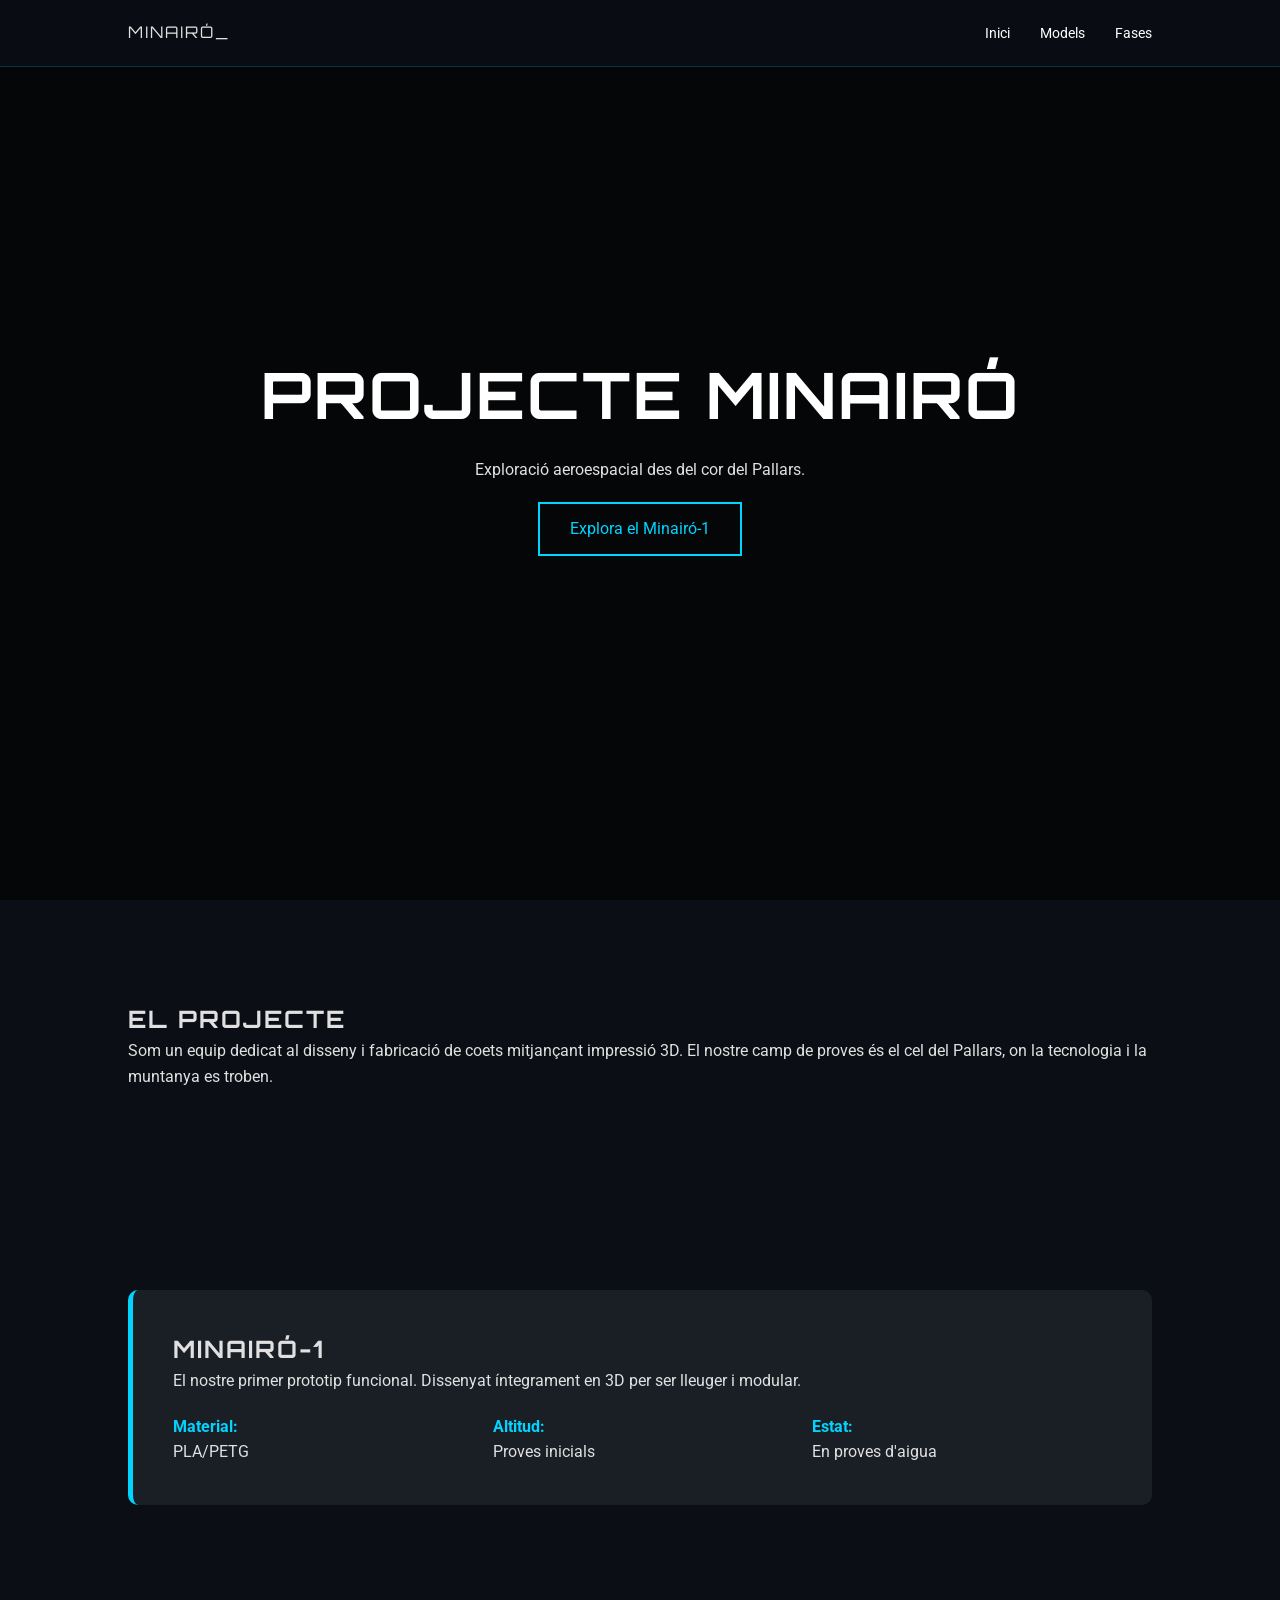
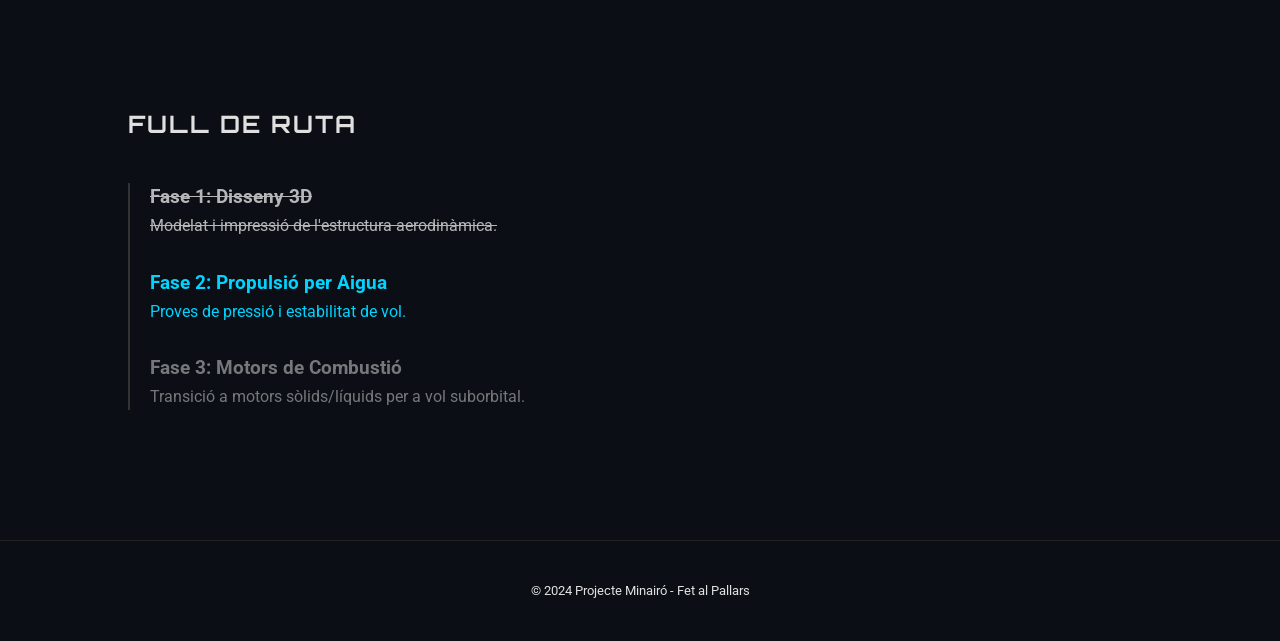
==== index.html @ f0b75818 "Update index.html" ====
<!DOCTYPE html>
<html lang="ca">
<head>
    <meta charset="UTF-8">
    <meta name="viewport" content="width=device-width, initial-scale=1.0">
    <title>Projecte Minairó | Coet 3D Pallars</title>
    <link rel="stylesheet" href="style.css">
    <link rel="preconnect" href="https://fonts.googleapis.com">
    <link href="https://fonts.googleapis.com/css2?family=Orbitron:wght@400;700&family=Roboto:wght@300;400&display=swap" rel="stylesheet">
</head>
<body>

    <header>
        <nav>
            <div class="logo">MINAIRÓ<span>_</span></div>
            <ul>
                <li><a href="index.html">Inici</a></li>
                <li><a href="models.html">Models</a></li>
                <li><a href="index.html#fases">Fases</a></li>
            </ul>
        </nav>
    </header>

    <section id="hero">
        <div class="hero-content">
            <h1>PROJECTE MINAIRÓ</h1>
            <p>Exploració aeroespacial des del cor del Pallars.</p>
            <a href="#minairo1" class="btn">Explora el Minairó-1</a>
        </div>
    </section>

    <section id="projecte">
        <h2>El Projecte</h2>
        <p>Som un equip dedicat al disseny i fabricació de coets mitjançant impressió 3D. El nostre camp de proves és el cel del Pallars, on la tecnologia i la muntanya es troben.</p>
    </section>

    <section id="minairo1">
        <div class="card">
            <h2>Minairó-1</h2>
            <p>El nostre primer prototip funcional. Dissenyat íntegrament en 3D per ser lleuger i modular.</p>
            <div class="stats">
                <div class="stat-item"><span>Material:</span> PLA/PETG</div>
                <div class="stat-item"><span>Altitud:</span> Proves inicials</div>
                <div class="stat-item"><span>Estat:</span> En proves d'aigua</div>
            </div>
        </div>
    </section>

    <section id="fases">
        <h2>Full de Ruta</h2>
        <div class="timeline">
            <div class="event done">
                <h3>Fase 1: Disseny 3D</h3>
                <p>Modelat i impressió de l'estructura aerodinàmica.</p>
            </div>
            <div class="event active">
                <h3>Fase 2: Propulsió per Aigua</h3>
                <p>Proves de pressió i estabilitat de vol.</p>
            </div>
            <div class="event">
                <h3>Fase 3: Motors de Combustió</h3>
                <p>Transició a motors sòlids/líquids per a vol suborbital.</p>
            </div>
        </div>
    </section>

    <footer>
        <p>&copy; 2024 Projecte Minairó - Fet al Pallars</p>
    </footer>

    <script src="script.js"></script>
</body>
</html>
---- style.css ----
:root {
    --primary: #00d4ff;
    --bg: #0b0e14;
    --card-bg: #1a1f26;
    --text: #e0e0e0;
}

* {
    margin: 0;
    padding: 0;
    box-sizing: border-box;
}

body {
    font-family: 'Roboto', sans-serif;
    background-color: var(--bg);
    color: var(--text);
    line-height: 1.6;
    overflow-x: hidden;
}

h1, h2, .logo {
    font-family: 'Orbitron', sans-serif;
    text-transform: uppercase;
    letter-spacing: 2px;
}

header {
    padding: 20px 10%;
    position: fixed;
    width: 100%;
    background: rgba(11, 14, 20, 0.9);
    z-index: 1000;
    border-bottom: 1px solid rgba(0, 212, 255, 0.2);
}

nav {
    display: flex;
    justify-content: space-between;
    align-items: center;
}

nav ul {
    display: flex;
    list-style: none;
}

nav ul li a {
    color: white;
    text-decoration: none;
    margin-left: 30px;
    font-size: 0.9rem;
    transition: 0.3s;
}

nav ul li a:hover {
    color: var(--primary);
}

#hero {
    height: 100vh;
    background: linear-gradient(rgba(0,0,0,0.6), rgba(0,0,0,0.6)), 
                url('https://images.unsplash.com/photo-1517976487492-5750f3195933?auto=format&fit=crop&q=80') center/cover;
    display: flex;
    align-items: center;
    justify-content: center;
    text-align: center;
}

.hero-content h1 {
    font-size: 4rem;
    margin-bottom: 10px;
    color: white;
}

.btn {
    display: inline-block;
    margin-top: 20px;
    padding: 12px 30px;
    border: 2px solid var(--primary);
    color: var(--primary);
    text-decoration: none;
    transition: 0.3s;
}

.btn:hover {
    background: var(--primary);
    color: black;
}

section {
    padding: 100px 10%;
}

.card {
    background: var(--card-bg);
    padding: 40px;
    border-radius: 10px;
    border-left: 5px solid var(--primary);
}

.stats {
    display: grid;
    grid-template-columns: repeat(auto-fit, minmax(150px, 1fr));
    margin-top: 20px;
    gap: 20px;
}

.stat-item span {
    display: block;
    color: var(--primary);
    font-weight: bold;
}

.timeline {
    margin-top: 40px;
    border-left: 2px solid #333;
    padding-left: 20px;
}

.event {
    margin-bottom: 30px;
    position: relative;
    opacity: 0.5;
}

.event.active {
    opacity: 1;
    color: var(--primary);
}

.event.done {
    opacity: 0.8;
    text-decoration: line-through;
}

footer {
    text-align: center;
    padding: 40px;
    font-size: 0.8rem;
    border-top: 1px solid #222;
}
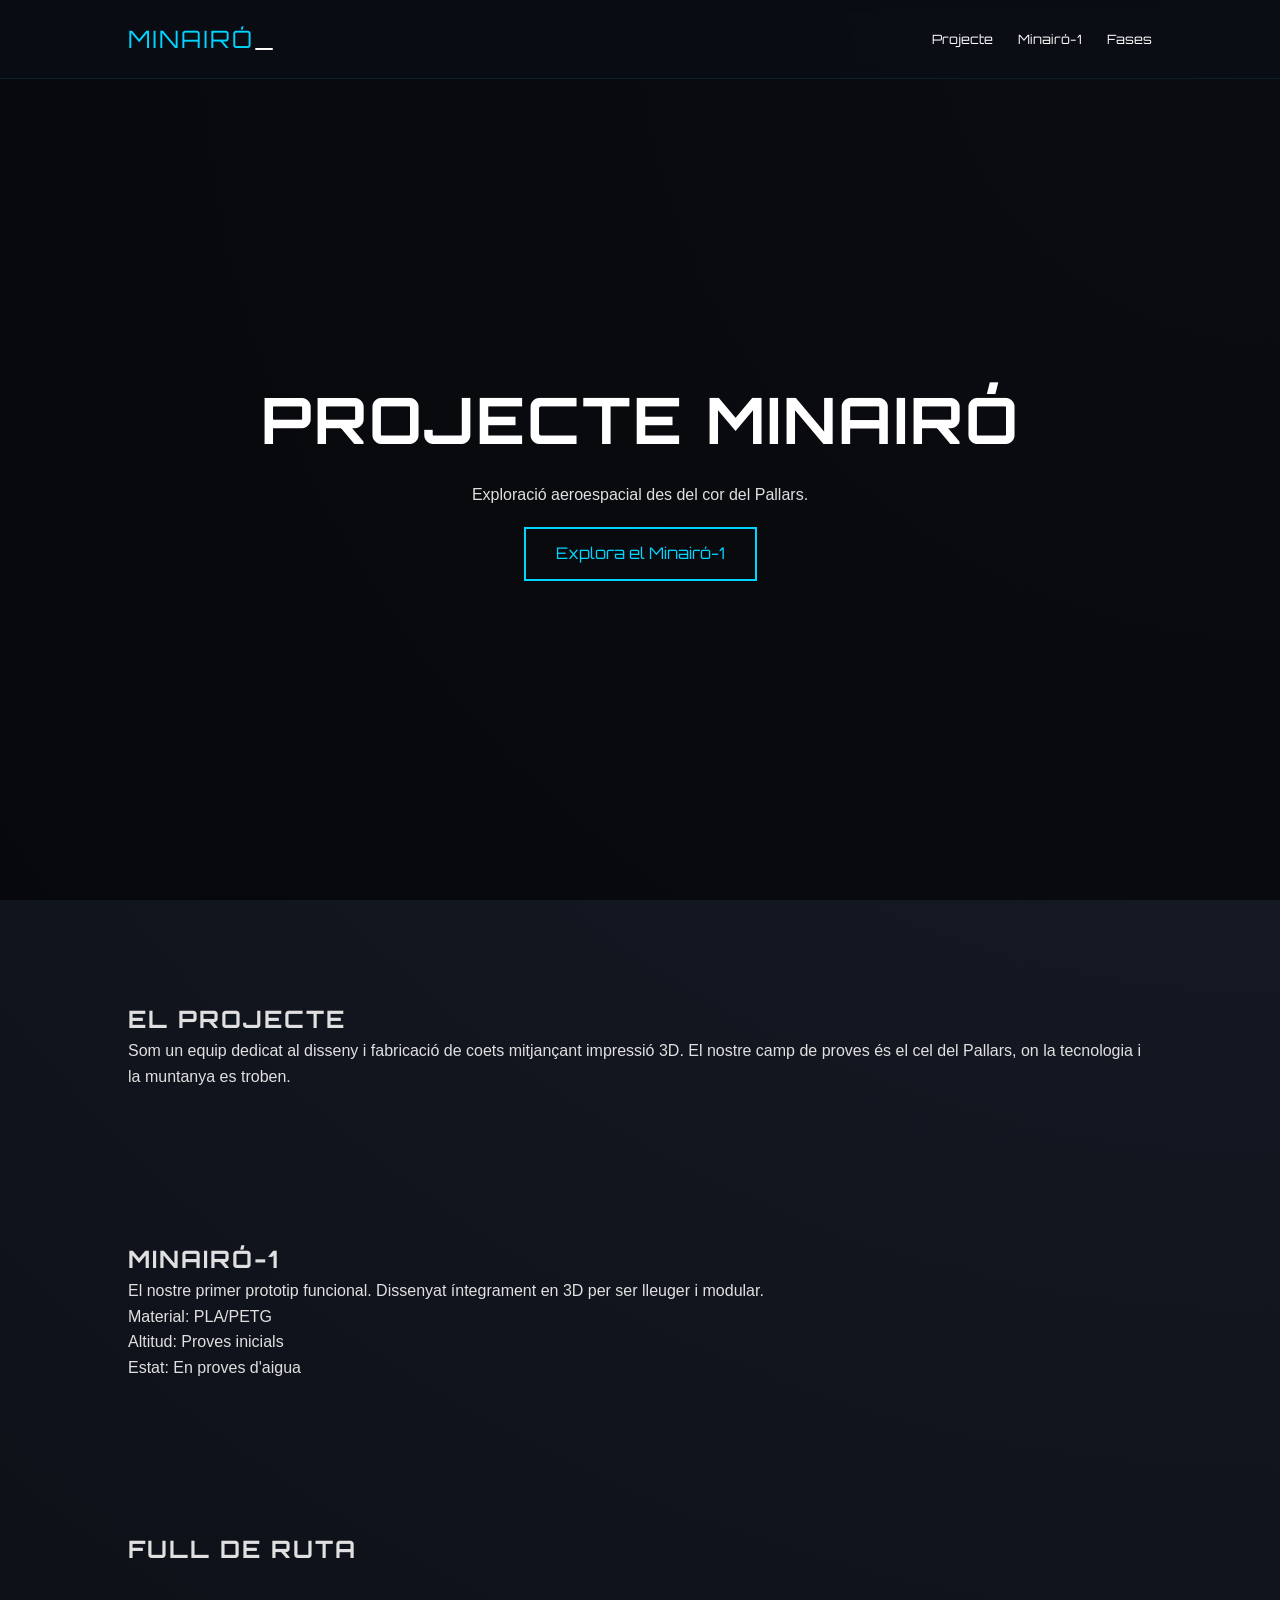
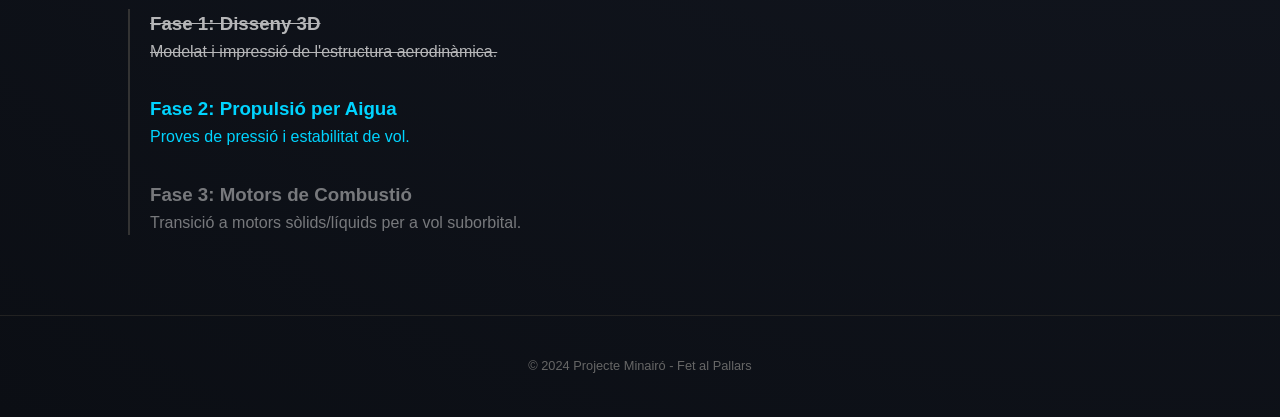
==== commit 78367666: "Update index.html" ====
--- a/index.html
+++ b/index.html
@@ -14,9 +14,9 @@
         <nav>
             <div class="logo">MINAIRÓ<span>_</span></div>
             <ul>
-                <li><a href="index.html">Inici</a></li>
-                <li><a href="models.html">Models</a></li>
-                <li><a href="index.html#fases">Fases</a></li>
+                <li><a href="#projecte">Projecte</a></li>
+                <li><a href="#minairo1">Minairó-1</a></li>
+                <li><a href="#fases">Fases</a></li>
             </ul>
         </nav>
     </header>
--- a/style.css
+++ b/style.css
@@ -1,7 +1,10 @@
+/* =========================================
+   CONFIGURACIÓ I VARIABLES (ROOT)
+   ========================================= */
 :root {
     --primary: #00d4ff;
     --bg: #0b0e14;
-    --card-bg: #1a1f26;
+    --card-bg: rgba(255, 255, 255, 0.03);
     --text: #e0e0e0;
 }
 
@@ -12,8 +15,8 @@
 }
 
 body {
-    font-family: 'Roboto', sans-serif;
-    background-color: var(--bg);
+    font-family: 'Rajdhani', sans-serif;
+    background: radial-gradient(circle at top right, #1a1f2c, #0b0e14);
     color: var(--text);
     line-height: 1.6;
     overflow-x: hidden;
@@ -25,13 +28,17 @@
     letter-spacing: 2px;
 }
 
+/* =========================================
+   NAVEGACIÓ (COMPARTIDA)
+   ========================================= */
 header {
     padding: 20px 10%;
     position: fixed;
     width: 100%;
     background: rgba(11, 14, 20, 0.9);
     z-index: 1000;
-    border-bottom: 1px solid rgba(0, 212, 255, 0.2);
+    border-bottom: 1px solid rgba(0, 212, 255, 0.1);
+    backdrop-filter: blur(5px);
 }
 
 nav {
@@ -48,8 +55,9 @@
 nav ul li a {
     color: white;
     text-decoration: none;
-    margin-left: 30px;
-    font-size: 0.9rem;
+    margin-left: 25px;
+    font-family: 'Orbitron';
+    font-size: 0.8rem;
     transition: 0.3s;
 }
 
@@ -57,6 +65,21 @@
     color: var(--primary);
 }
 
+.logo { 
+    font-size: 1.5rem; 
+    color: var(--primary); 
+}
+
+.logo span { 
+    color: white; 
+    animation: blink 1s infinite; 
+}
+
+@keyframes blink { 50% { opacity: 0; } }
+
+/* =========================================
+   PÀGINA D'INICI (HERO & SECCIONS)
+   ========================================= */
 #hero {
     height: 100vh;
     background: linear-gradient(rgba(0,0,0,0.6), rgba(0,0,0,0.6)), 
@@ -81,6 +104,7 @@
     color: var(--primary);
     text-decoration: none;
     transition: 0.3s;
+    font-family: 'Orbitron';
 }
 
 .btn:hover {
@@ -88,30 +112,128 @@
     color: black;
 }
 
-section {
-    padding: 100px 10%;
-}
-
-.card {
+section, .container {
+    padding: 100px 10% 50px;
+}
+
+/* =========================================
+   PÀGINA DE MODELS (GRAELLA I CARDS)
+   ========================================= */
+.main-title { 
+    text-align: center; 
+    font-family: 'Orbitron'; 
+    color: var(--primary); 
+    margin-bottom: 50px; 
+}
+
+.models-grid {
+    display: grid;
+    grid-template-columns: 1fr 1fr; /* 2 Columnes reals */
+    gap: 30px;
+}
+
+.model-card {
     background: var(--card-bg);
-    padding: 40px;
-    border-radius: 10px;
-    border-left: 5px solid var(--primary);
-}
-
-.stats {
-    display: grid;
-    grid-template-columns: repeat(auto-fit, minmax(150px, 1fr));
-    margin-top: 20px;
-    gap: 20px;
-}
-
-.stat-item span {
-    display: block;
-    color: var(--primary);
-    font-weight: bold;
-}
-
+    border: 1px solid rgba(255, 255, 255, 0.1);
+    border-radius: 15px;
+    overflow: hidden;
+    backdrop-filter: blur(10px);
+    transition: 0.3s;
+}
+
+.model-card:hover .model-render {
+    transform: scale(1.1);
+}
+
+.model-visual-empty {
+    height: 200px;
+    background: #000;
+    position: relative;
+    display: flex;
+    align-items: center;
+    justify-content: center;
+    border-bottom: 1px solid rgba(255, 255, 255, 0.05);
+}
+
+.model-visual-empty.design { 
+    background: linear-gradient(45deg, #000, #111); 
+}
+
+/* Control de les imatges als models */
+.model-image-container {
+    width: 100%;
+    height: 180px; /* Reducimos la altura del contenedor */
+    display: flex;
+    justify-content: center;
+    align-items: center;
+    background: rgba(0, 0, 0, 0.3); /* Un fondo oscuro suave */
+    border-radius: 8px;
+    margin-bottom: 20px;
+    overflow: hidden;
+}
+
+.model-render {
+    max-width: 50%; /* Esto hace que la imagen ocupe la mitad del ancho */
+    height: auto;
+    object-fit: contain;
+    filter: drop-shadow(0 0 15px rgba(0, 212, 255, 0.4));
+    transition: transform 0.3s ease;
+}
+
+.id-tag { 
+    font-family: 'Orbitron'; 
+    font-size: 3rem; 
+    color: rgba(255,255,255,0.03); 
+}
+
+.model-info { 
+    padding: 30px; 
+}
+
+.model-info h2 { 
+    font-size: 1.5rem;
+    margin: 10px 0; 
+    color: white; 
+}
+
+.tag { 
+    font-size: 0.7rem; 
+    padding: 4px 12px; 
+    background: #333; /* Color per defecte (En disseny) */
+    color: white;
+    border-radius: 4px; 
+    font-weight: bold; 
+    font-family: 'Orbitron', sans-serif;
+    display: inline-block;
+    text-transform: uppercase;
+}
+
+/* AIXÒ ÉS EL QUE VOLIES: El recuadre blau quan està operatiu */
+.tag.tag-active { 
+    background-color: var(--primary); /* El teu blau #00d4ff */
+    color: #000; /* Text negre perquè es llegeixi bé sobre el blau */
+    box-shadow: 0 0 10px rgba(0, 212, 255, 0.5); /* Efecte de lluentor */
+}
+
+.specs { 
+    list-style: none; 
+    margin-top: 15px; 
+    border-top: 1px solid #333; 
+    padding-top: 15px; 
+}
+
+.specs li { 
+    font-size: 0.9rem; 
+    margin-bottom: 5px; 
+}
+
+.specs strong { 
+    color: var(--primary); 
+}
+
+/* =========================================
+   ELEMENTS DE TIMELINE / ALTRES
+   ========================================= */
 .timeline {
     margin-top: 40px;
     border-left: 2px solid #333;
@@ -134,9 +256,26 @@
     text-decoration: line-through;
 }
 
+/* =========================================
+   FOOTER
+   ========================================= */
 footer {
     text-align: center;
     padding: 40px;
     font-size: 0.8rem;
     border-top: 1px solid #222;
-}
+    color: #666;
+}
+
+/* =========================================
+   RESPONSIVE
+   ========================================= */
+@media (max-width: 800px) {
+    .models-grid { 
+        grid-template-columns: 1fr; /* Una columna en mòbils */
+    }
+    
+    .hero-content h1 {
+        font-size: 2.5rem;
+    }
+}
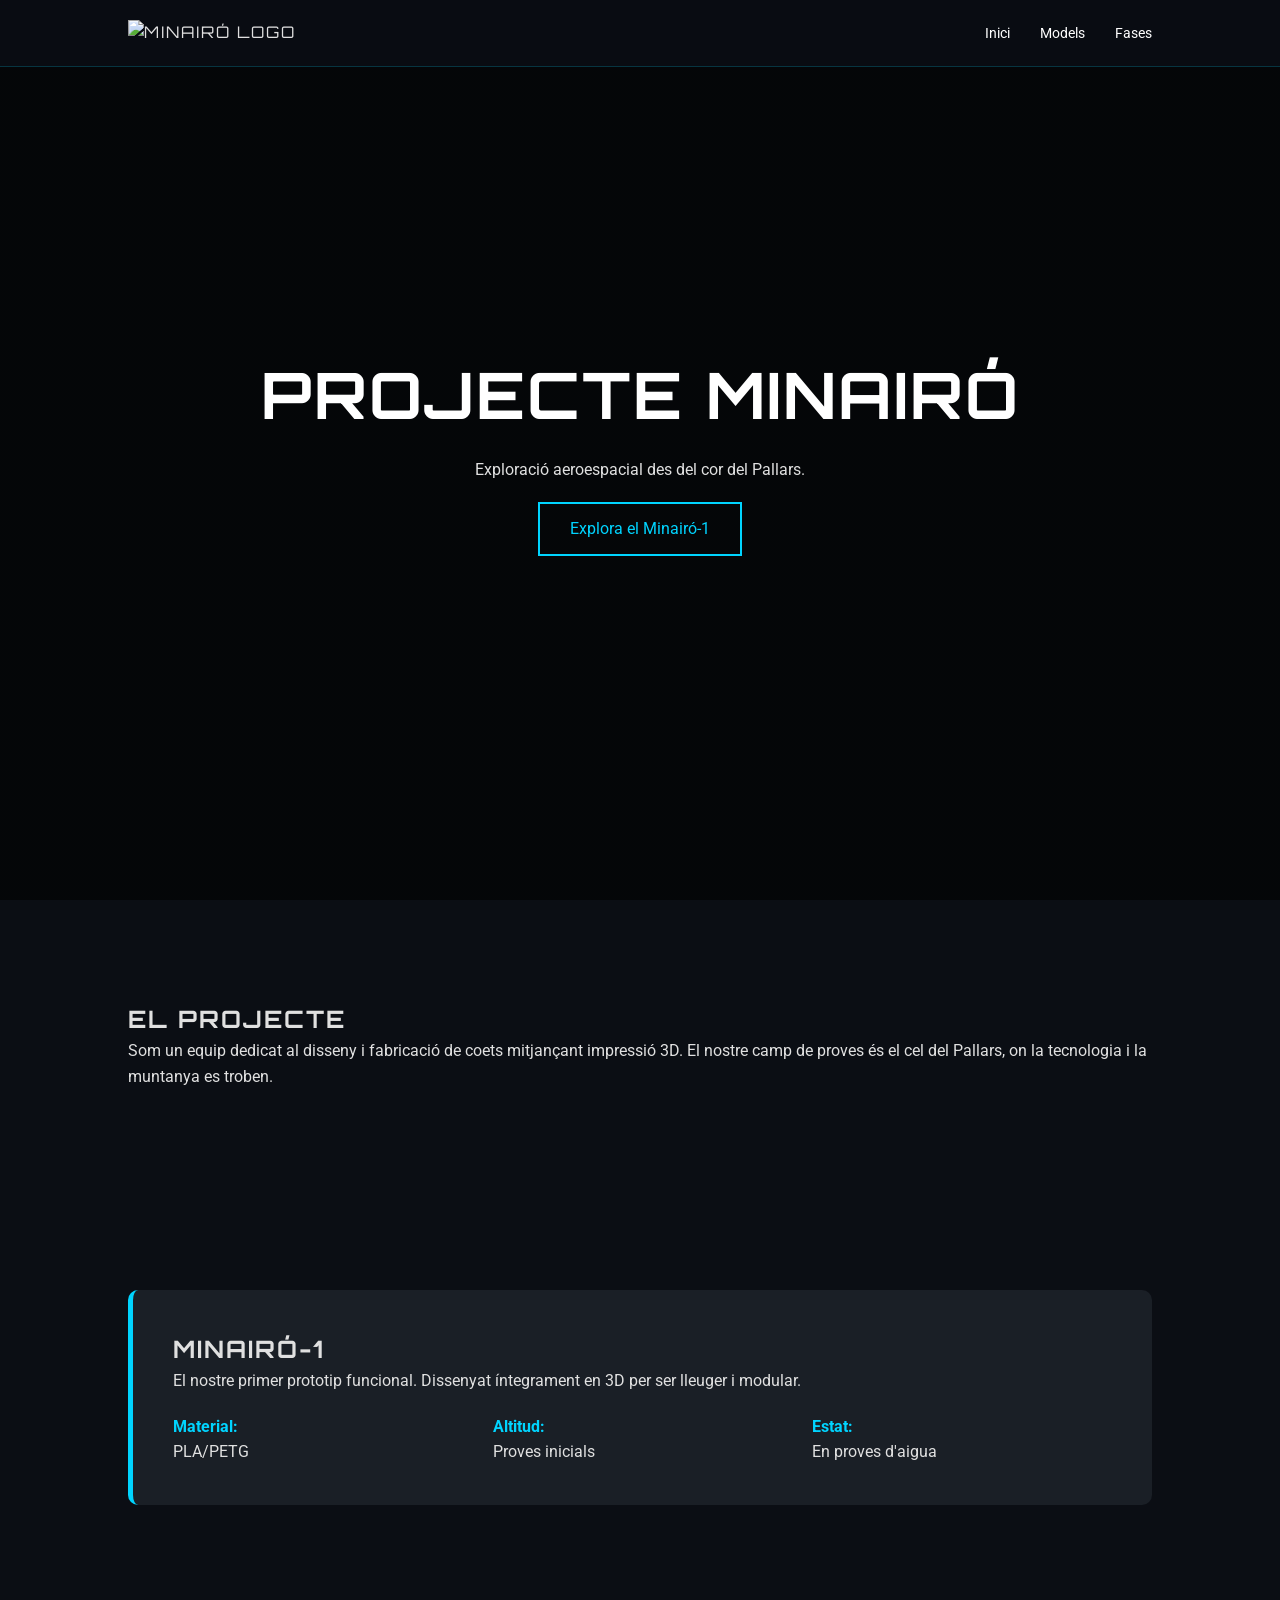
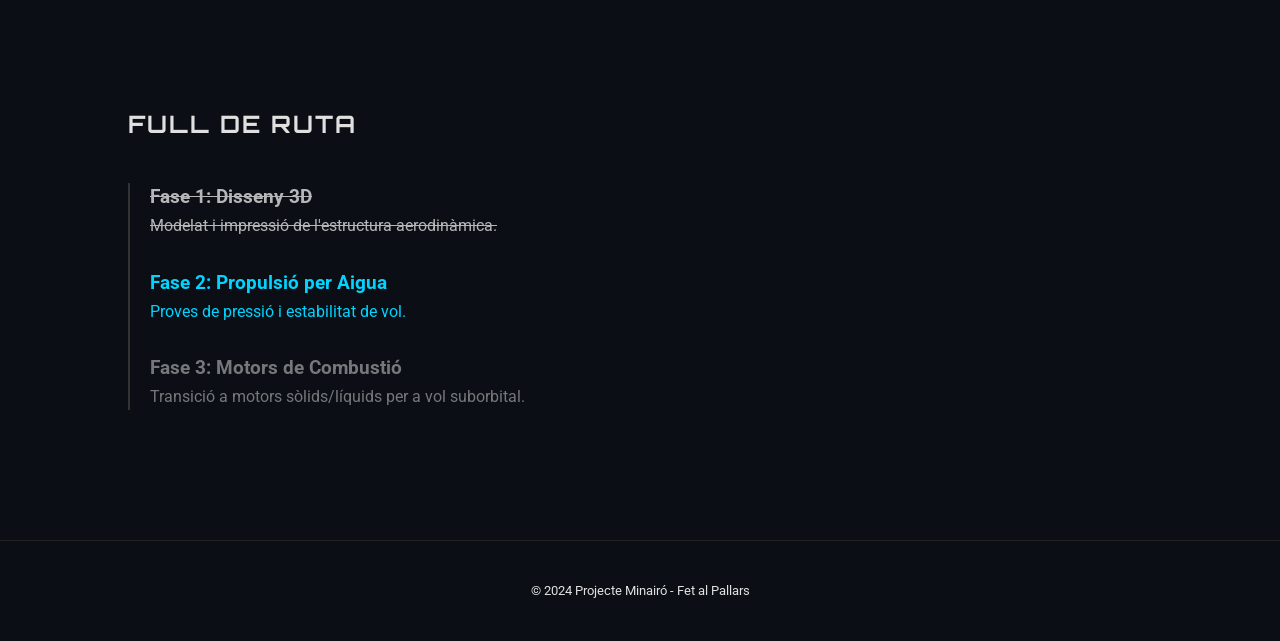
==== commit b2f3456a: "Update index.html" ====
--- a/index.html
+++ b/index.html
@@ -12,11 +12,13 @@
 
     <header>
         <nav>
-            <div class="logo">MINAIRÓ<span>_</span></div>
+            <div class="logo">
+                <img src="logo.png" alt="Minairó Logo" class="logo-img">
+            </div>
             <ul>
-                <li><a href="#projecte">Projecte</a></li>
-                <li><a href="#minairo1">Minairó-1</a></li>
-                <li><a href="#fases">Fases</a></li>
+                <li><a href="index.html">Inici</a></li>
+                <li><a href="models.html">Models</a></li>
+                <li><a href="index.html#fases">Fases</a></li>
             </ul>
         </nav>
     </header>
--- a/style.css
+++ b/style.css
@@ -1,10 +1,7 @@
-/* =========================================
-   CONFIGURACIÓ I VARIABLES (ROOT)
-   ========================================= */
 :root {
     --primary: #00d4ff;
     --bg: #0b0e14;
-    --card-bg: rgba(255, 255, 255, 0.03);
+    --card-bg: #1a1f26;
     --text: #e0e0e0;
 }
 
@@ -15,8 +12,8 @@
 }
 
 body {
-    font-family: 'Rajdhani', sans-serif;
-    background: radial-gradient(circle at top right, #1a1f2c, #0b0e14);
+    font-family: 'Roboto', sans-serif;
+    background-color: var(--bg);
     color: var(--text);
     line-height: 1.6;
     overflow-x: hidden;
@@ -28,17 +25,13 @@
     letter-spacing: 2px;
 }
 
-/* =========================================
-   NAVEGACIÓ (COMPARTIDA)
-   ========================================= */
 header {
     padding: 20px 10%;
     position: fixed;
     width: 100%;
     background: rgba(11, 14, 20, 0.9);
     z-index: 1000;
-    border-bottom: 1px solid rgba(0, 212, 255, 0.1);
-    backdrop-filter: blur(5px);
+    border-bottom: 1px solid rgba(0, 212, 255, 0.2);
 }
 
 nav {
@@ -55,9 +48,8 @@
 nav ul li a {
     color: white;
     text-decoration: none;
-    margin-left: 25px;
-    font-family: 'Orbitron';
-    font-size: 0.8rem;
+    margin-left: 30px;
+    font-size: 0.9rem;
     transition: 0.3s;
 }
 
@@ -65,21 +57,6 @@
     color: var(--primary);
 }
 
-.logo { 
-    font-size: 1.5rem; 
-    color: var(--primary); 
-}
-
-.logo span { 
-    color: white; 
-    animation: blink 1s infinite; 
-}
-
-@keyframes blink { 50% { opacity: 0; } }
-
-/* =========================================
-   PÀGINA D'INICI (HERO & SECCIONS)
-   ========================================= */
 #hero {
     height: 100vh;
     background: linear-gradient(rgba(0,0,0,0.6), rgba(0,0,0,0.6)), 
@@ -104,7 +81,6 @@
     color: var(--primary);
     text-decoration: none;
     transition: 0.3s;
-    font-family: 'Orbitron';
 }
 
 .btn:hover {
@@ -112,128 +88,30 @@
     color: black;
 }
 
-section, .container {
-    padding: 100px 10% 50px;
-}
-
-/* =========================================
-   PÀGINA DE MODELS (GRAELLA I CARDS)
-   ========================================= */
-.main-title { 
-    text-align: center; 
-    font-family: 'Orbitron'; 
-    color: var(--primary); 
-    margin-bottom: 50px; 
-}
-
-.models-grid {
+section {
+    padding: 100px 10%;
+}
+
+.card {
+    background: var(--card-bg);
+    padding: 40px;
+    border-radius: 10px;
+    border-left: 5px solid var(--primary);
+}
+
+.stats {
     display: grid;
-    grid-template-columns: 1fr 1fr; /* 2 Columnes reals */
-    gap: 30px;
-}
-
-.model-card {
-    background: var(--card-bg);
-    border: 1px solid rgba(255, 255, 255, 0.1);
-    border-radius: 15px;
-    overflow: hidden;
-    backdrop-filter: blur(10px);
-    transition: 0.3s;
-}
-
-.model-card:hover .model-render {
-    transform: scale(1.1);
-}
-
-.model-visual-empty {
-    height: 200px;
-    background: #000;
-    position: relative;
-    display: flex;
-    align-items: center;
-    justify-content: center;
-    border-bottom: 1px solid rgba(255, 255, 255, 0.05);
-}
-
-.model-visual-empty.design { 
-    background: linear-gradient(45deg, #000, #111); 
-}
-
-/* Control de les imatges als models */
-.model-image-container {
-    width: 100%;
-    height: 180px; /* Reducimos la altura del contenedor */
-    display: flex;
-    justify-content: center;
-    align-items: center;
-    background: rgba(0, 0, 0, 0.3); /* Un fondo oscuro suave */
-    border-radius: 8px;
-    margin-bottom: 20px;
-    overflow: hidden;
-}
-
-.model-render {
-    max-width: 50%; /* Esto hace que la imagen ocupe la mitad del ancho */
-    height: auto;
-    object-fit: contain;
-    filter: drop-shadow(0 0 15px rgba(0, 212, 255, 0.4));
-    transition: transform 0.3s ease;
-}
-
-.id-tag { 
-    font-family: 'Orbitron'; 
-    font-size: 3rem; 
-    color: rgba(255,255,255,0.03); 
-}
-
-.model-info { 
-    padding: 30px; 
-}
-
-.model-info h2 { 
-    font-size: 1.5rem;
-    margin: 10px 0; 
-    color: white; 
-}
-
-.tag { 
-    font-size: 0.7rem; 
-    padding: 4px 12px; 
-    background: #333; /* Color per defecte (En disseny) */
-    color: white;
-    border-radius: 4px; 
-    font-weight: bold; 
-    font-family: 'Orbitron', sans-serif;
-    display: inline-block;
-    text-transform: uppercase;
-}
-
-/* AIXÒ ÉS EL QUE VOLIES: El recuadre blau quan està operatiu */
-.tag.tag-active { 
-    background-color: var(--primary); /* El teu blau #00d4ff */
-    color: #000; /* Text negre perquè es llegeixi bé sobre el blau */
-    box-shadow: 0 0 10px rgba(0, 212, 255, 0.5); /* Efecte de lluentor */
-}
-
-.specs { 
-    list-style: none; 
-    margin-top: 15px; 
-    border-top: 1px solid #333; 
-    padding-top: 15px; 
-}
-
-.specs li { 
-    font-size: 0.9rem; 
-    margin-bottom: 5px; 
-}
-
-.specs strong { 
-    color: var(--primary); 
-}
-
-/* =========================================
-   ELEMENTS DE TIMELINE / ALTRES
-   ========================================= */
+    grid-template-columns: repeat(auto-fit, minmax(150px, 1fr));
+    margin-top: 20px;
+    gap: 20px;
+}
+
+.stat-item span {
+    display: block;
+    color: var(--primary);
+    font-weight: bold;
+}
+
 .timeline {
     margin-top: 40px;
     border-left: 2px solid #333;
@@ -256,26 +134,99 @@
     text-decoration: line-through;
 }
 
-/* =========================================
-   FOOTER
-   ========================================= */
 footer {
     text-align: center;
     padding: 40px;
     font-size: 0.8rem;
     border-top: 1px solid #222;
-    color: #666;
-}
-
-/* =========================================
-   RESPONSIVE
-   ========================================= */
-@media (max-width: 800px) {
-    .models-grid { 
-        grid-template-columns: 1fr; /* Una columna en mòbils */
-    }
-    
-    .hero-content h1 {
-        font-size: 2.5rem;
-    }
-}
+}
+
+/* Estils per a la pàgina de Models */
+.container {
+    padding: 120px 10% 50px;
+}
+
+.models-header {
+    text-align: center;
+    margin-bottom: 50px;
+}
+
+.models-grid {
+    display: grid;
+    grid-template-columns: repeat(auto-fit, minmax(300px, 1fr));
+    gap: 30px;
+}
+
+.model-card {
+    background: var(--card-bg);
+    border-radius: 15px;
+    overflow: hidden;
+    transition: 0.4s;
+    border: 1px solid #333;
+}
+
+.model-card:hover {
+    transform: translateY(-10px);
+    border-color: var(--primary);
+}
+
+.placeholder-img {
+    height: 250px;
+    background: #2a2a2a;
+    display: flex;
+    align-items: center;
+    justify-content: center;
+    font-family: 'Orbitron';
+    font-size: 1.5rem;
+    color: #444;
+}
+
+.model-info {
+    padding: 25px;
+}
+
+.model-info h2 {
+    margin: 10px 0;
+    color: white;
+}
+
+.model-info ul {
+    list-style: none;
+    margin-top: 15px;
+    font-size: 0.9rem;
+}
+
+.model-info li {
+    margin-bottom: 5px;
+}
+
+.tag {
+    display: inline-block;
+    padding: 4px 12px;
+    border-radius: 20px;
+    background: #444;
+    font-size: 0.7rem;
+    font-weight: bold;
+    text-transform: uppercase;
+}
+
+.tag-active {
+    background: var(--primary);
+    color: black;
+}
+
+/* Estil per a models futurs */
+.model-card.future {
+    opacity: 0.7;
+    filter: grayscale(1);
+}
+
+.model-card.future:hover {
+    filter: grayscale(0.5);
+}
+
+/* Marca la pàgina activa al menú */
+nav ul li a.active {
+    color: var(--primary);
+    border-bottom: 2px solid var(--primary);
+}
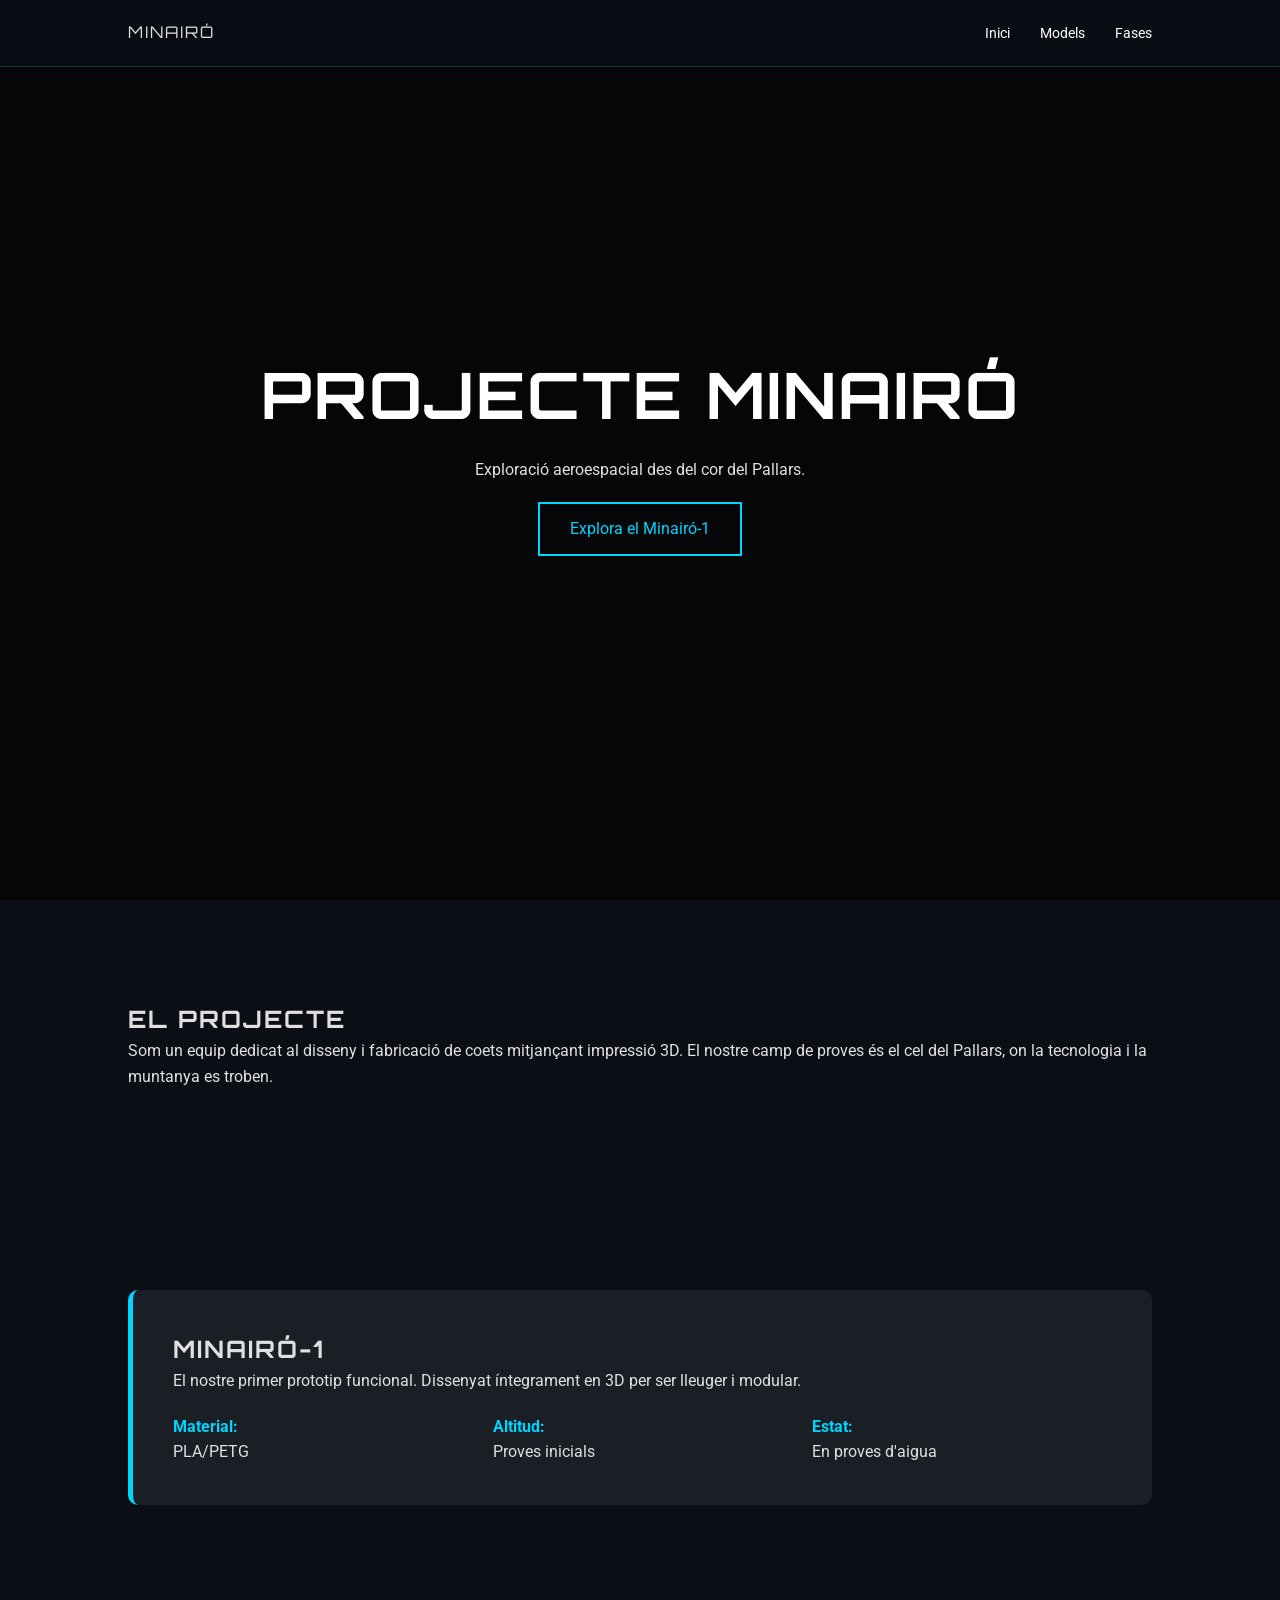
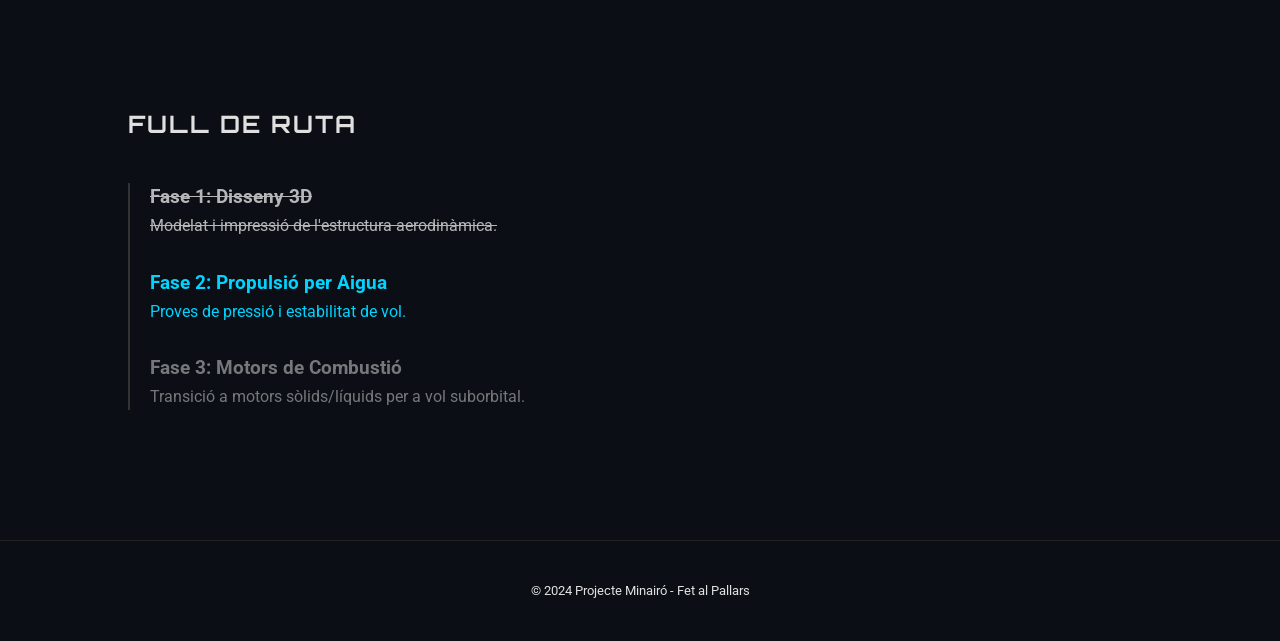
==== commit 346ec787: "Update index.html" ====
--- a/index.html
+++ b/index.html
@@ -12,9 +12,7 @@
 
     <header>
         <nav>
-            <div class="logo">
-                <img src="logo.png" alt="Minairó Logo" class="logo-img">
-            </div>
+            <div class="logo">MINAIRÓ<span>_</span></div>
             <ul>
                 <li><a href="index.html">Inici</a></li>
                 <li><a href="models.html">Models</a></li>
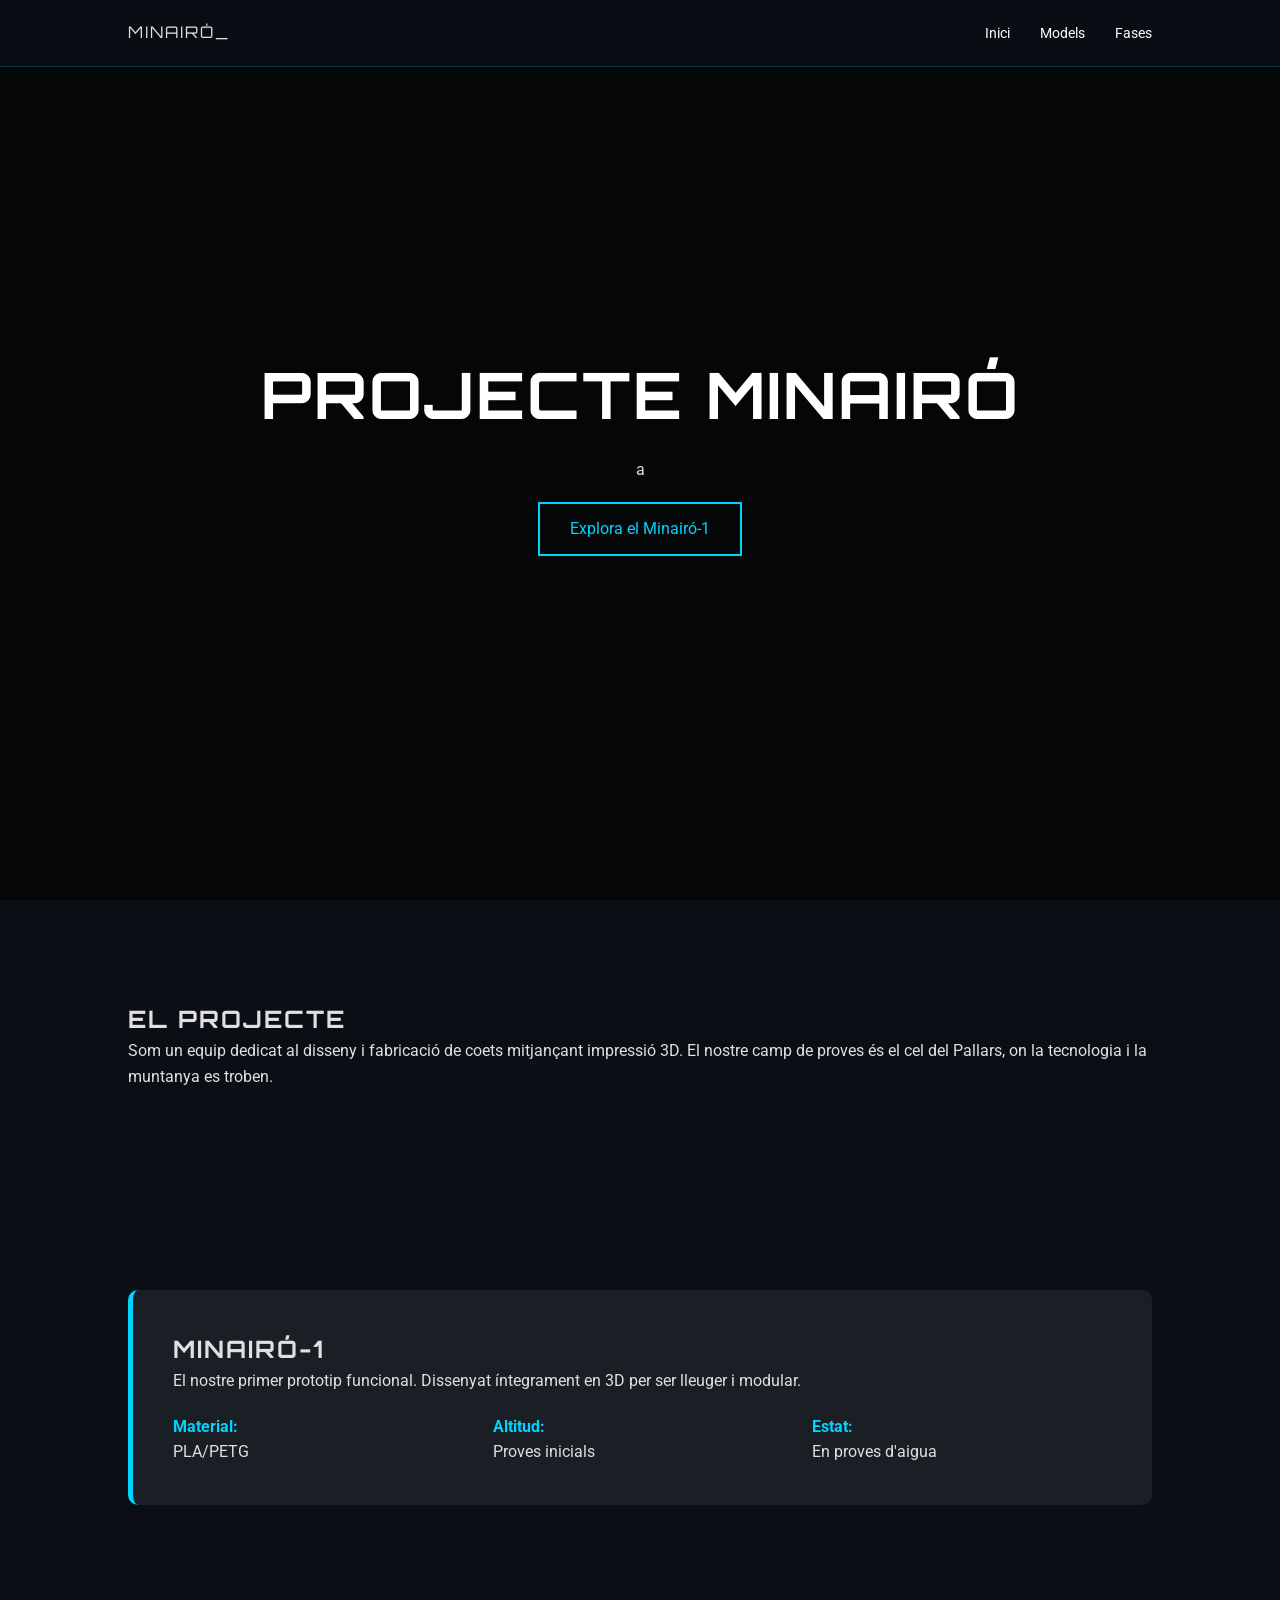
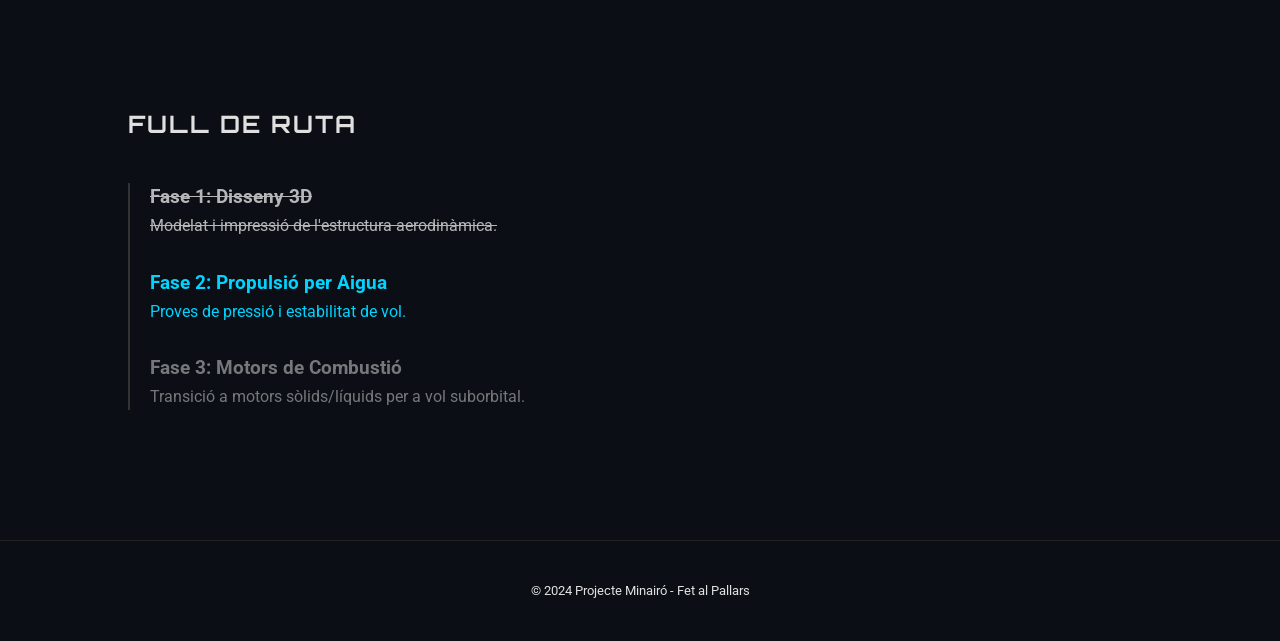
==== commit 6a5ab324: "Update index.html" ====
--- a/index.html
+++ b/index.html
@@ -24,7 +24,7 @@
     <section id="hero">
         <div class="hero-content">
             <h1>PROJECTE MINAIRÓ</h1>
-            <p>Exploració aeroespacial des del cor del Pallars.</p>
+            <p>a</p>
             <a href="#minairo1" class="btn">Explora el Minairó-1</a>
         </div>
     </section>
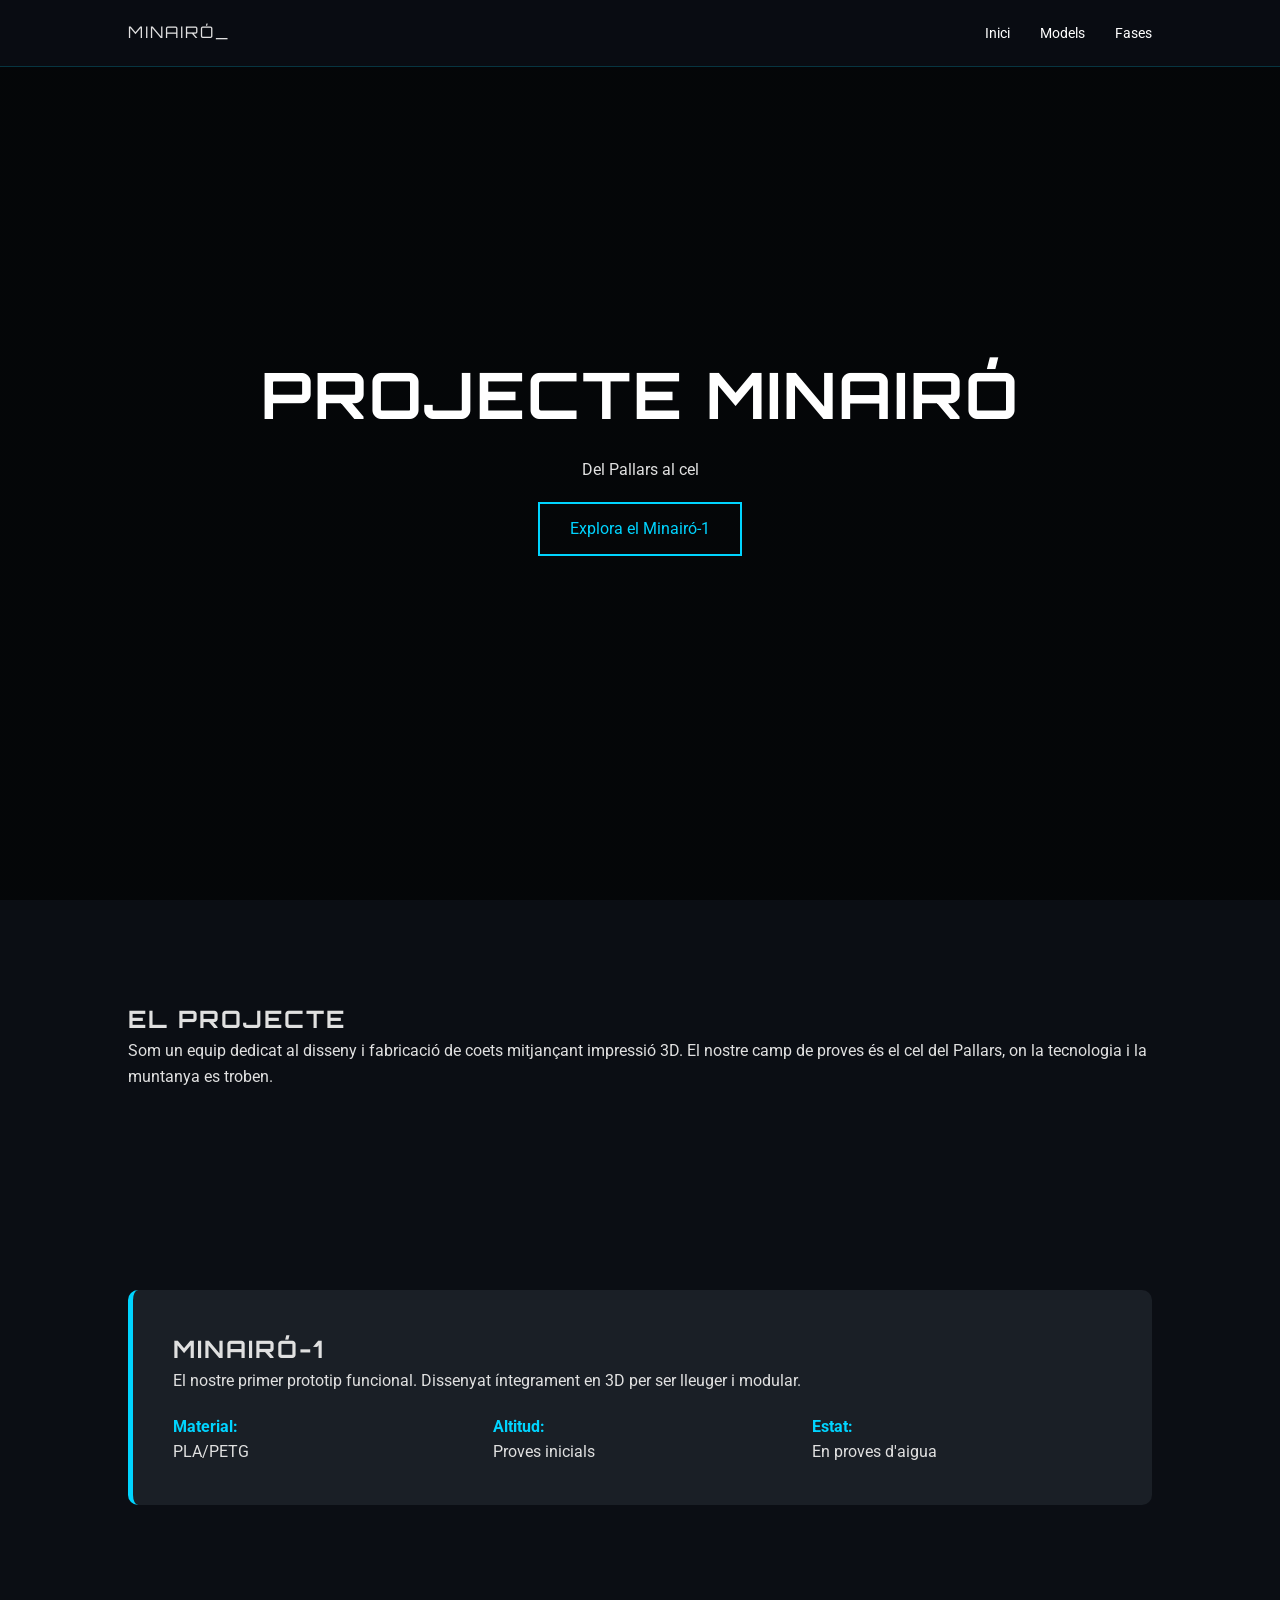
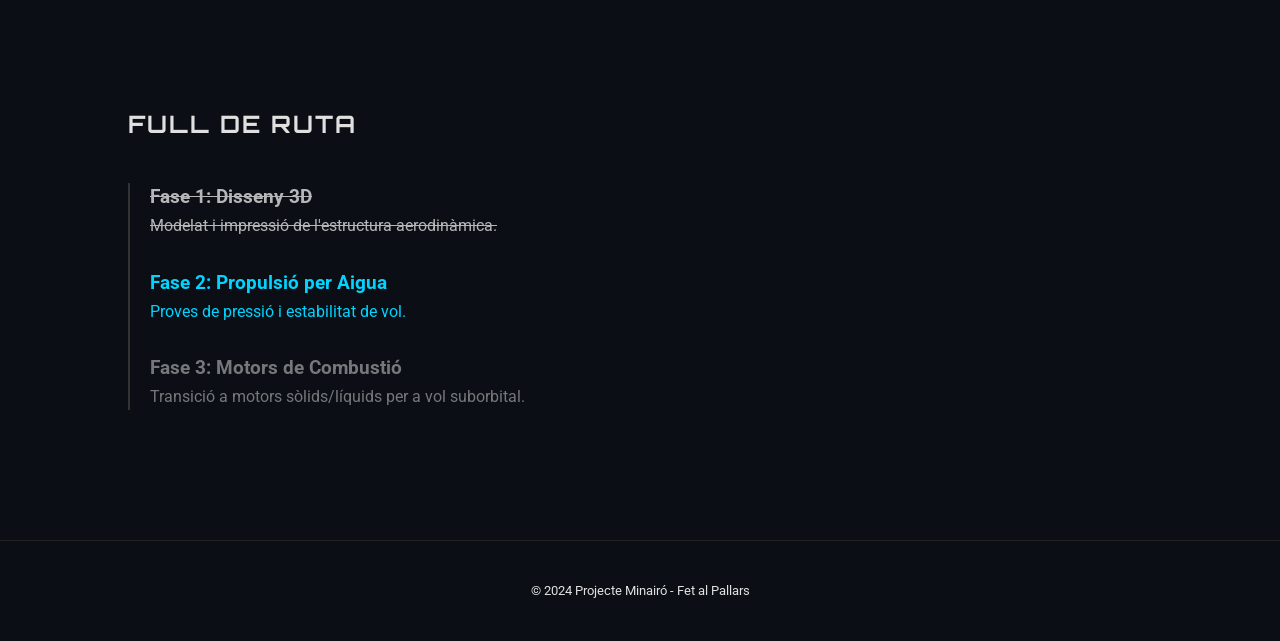
==== commit a94a3008: "Add files via upload" ====
--- a/index.html
+++ b/index.html
@@ -24,7 +24,7 @@
     <section id="hero">
         <div class="hero-content">
             <h1>PROJECTE MINAIRÓ</h1>
-            <p>a</p>
+            <p>Del Pallars al cel</p>
             <a href="#minairo1" class="btn">Explora el Minairó-1</a>
         </div>
     </section>
--- a/style.css
+++ b/style.css
@@ -153,11 +153,12 @@
 
 .models-grid {
     display: grid;
-    grid-template-columns: repeat(auto-fit, minmax(300px, 1fr));
+    grid-template-columns: repeat(auto-fit, minmax(280px, 1fr));
     gap: 30px;
 }
 
 .model-card {
+    width: 100%;
     background: var(--card-bg);
     border-radius: 15px;
     overflow: hidden;
@@ -171,7 +172,10 @@
 }
 
 .placeholder-img {
+    width: 100%;
+    max-width: 100%;
     height: 250px;
+    min-height: 250px;
     background: #2a2a2a;
     display: flex;
     align-items: center;
@@ -179,6 +183,15 @@
     font-family: 'Orbitron';
     font-size: 1.5rem;
     color: #444;
+    overflow: hidden;
+}
+
+.placeholder-img img {
+    width: 100%;
+    height: 100%;
+    object-fit: cover;
+    object-position: center;
+    display: block;
 }
 
 .model-info {
@@ -210,6 +223,23 @@
     text-transform: uppercase;
 }
 
+@media (max-width: 640px) {
+    .container {
+        padding: 100px 5% 40px;
+    }
+
+    .placeholder-img {
+        height: 220px;
+        min-height: 220px;
+        font-size: 1.2rem;
+    }
+
+    .model-info {
+        padding: 20px;
+    }
+}
+
+
 .tag-active {
     background: var(--primary);
     color: black;
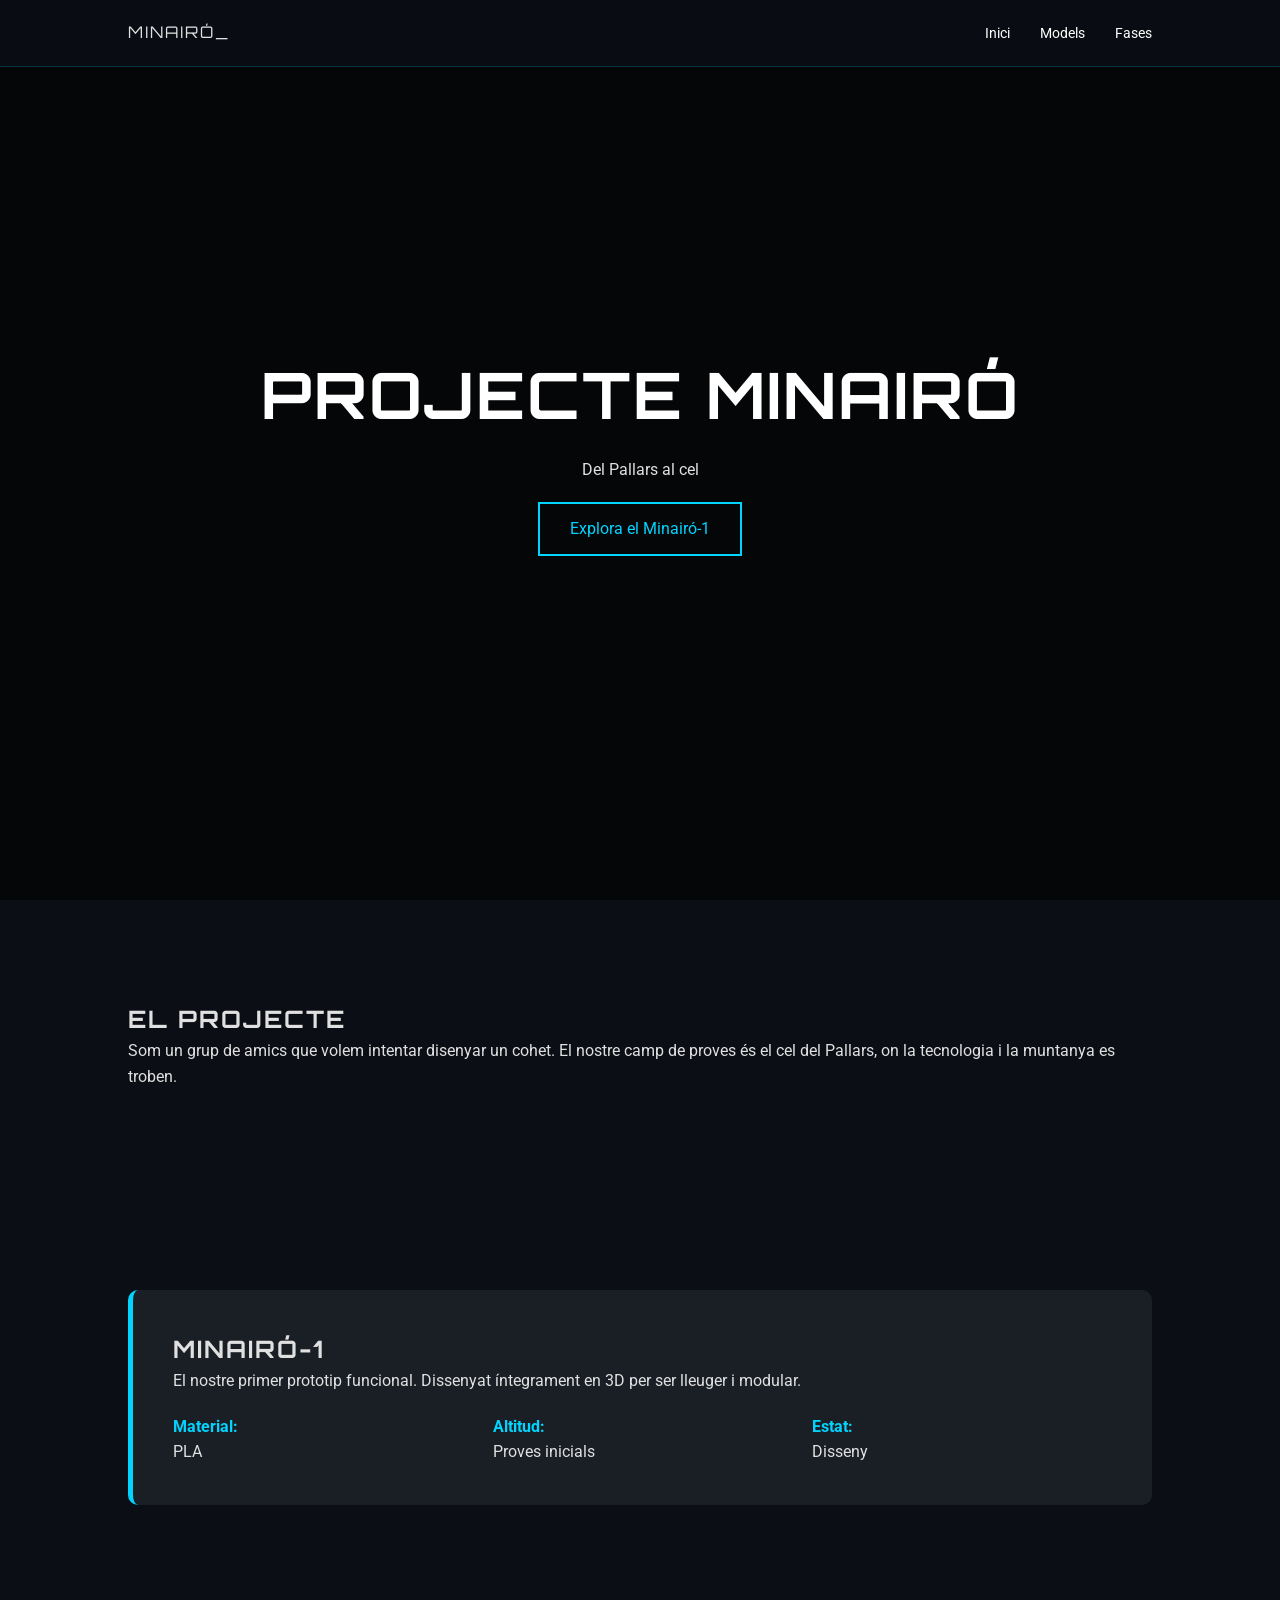
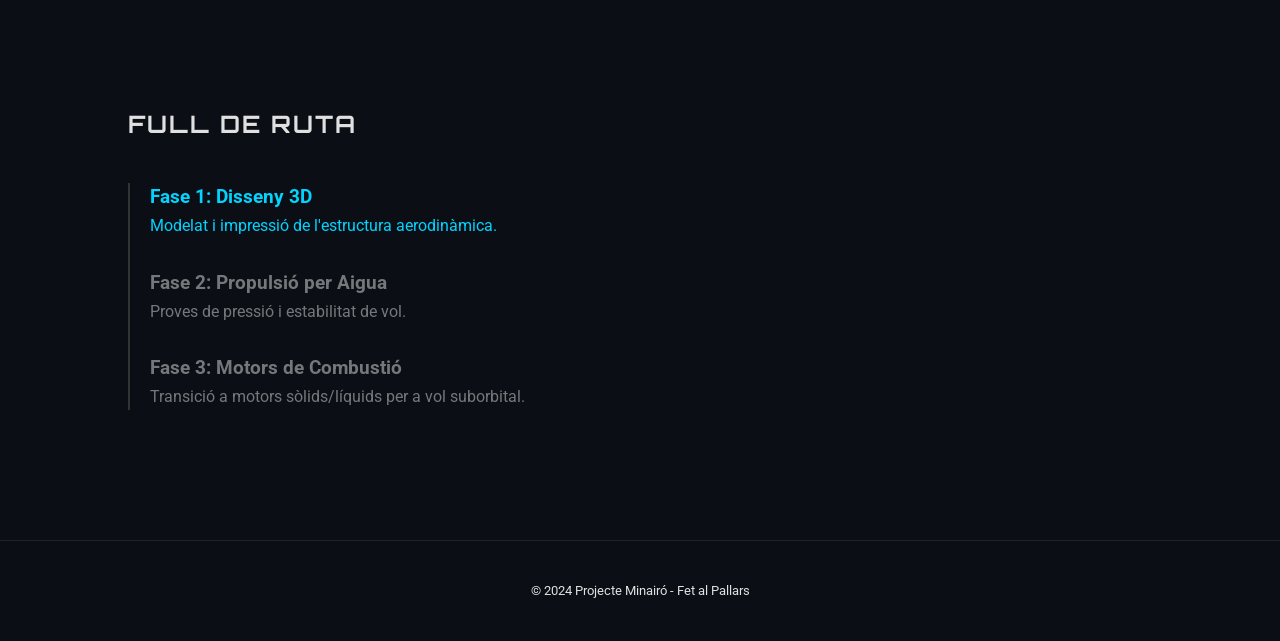
==== commit ffba6ae5: "Update project description and status in index.html" ====
--- a/index.html
+++ b/index.html
@@ -31,7 +31,7 @@
 
     <section id="projecte">
         <h2>El Projecte</h2>
-        <p>Som un equip dedicat al disseny i fabricació de coets mitjançant impressió 3D. El nostre camp de proves és el cel del Pallars, on la tecnologia i la muntanya es troben.</p>
+        <p>Som un grup de amics que volem intentar disenyar un cohet. El nostre camp de proves és el cel del Pallars, on la tecnologia i la muntanya es troben.</p>
     </section>
 
     <section id="minairo1">
@@ -39,9 +39,9 @@
             <h2>Minairó-1</h2>
             <p>El nostre primer prototip funcional. Dissenyat íntegrament en 3D per ser lleuger i modular.</p>
             <div class="stats">
-                <div class="stat-item"><span>Material:</span> PLA/PETG</div>
+                <div class="stat-item"><span>Material:</span> PLA</div>
                 <div class="stat-item"><span>Altitud:</span> Proves inicials</div>
-                <div class="stat-item"><span>Estat:</span> En proves d'aigua</div>
+                <div class="stat-item"><span>Estat:</span> Disseny</div>
             </div>
         </div>
     </section>
@@ -49,11 +49,11 @@
     <section id="fases">
         <h2>Full de Ruta</h2>
         <div class="timeline">
-            <div class="event done">
+            <div class="event active">
                 <h3>Fase 1: Disseny 3D</h3>
                 <p>Modelat i impressió de l'estructura aerodinàmica.</p>
             </div>
-            <div class="event active">
+            <div class="event">
                 <h3>Fase 2: Propulsió per Aigua</h3>
                 <p>Proves de pressió i estabilitat de vol.</p>
             </div>
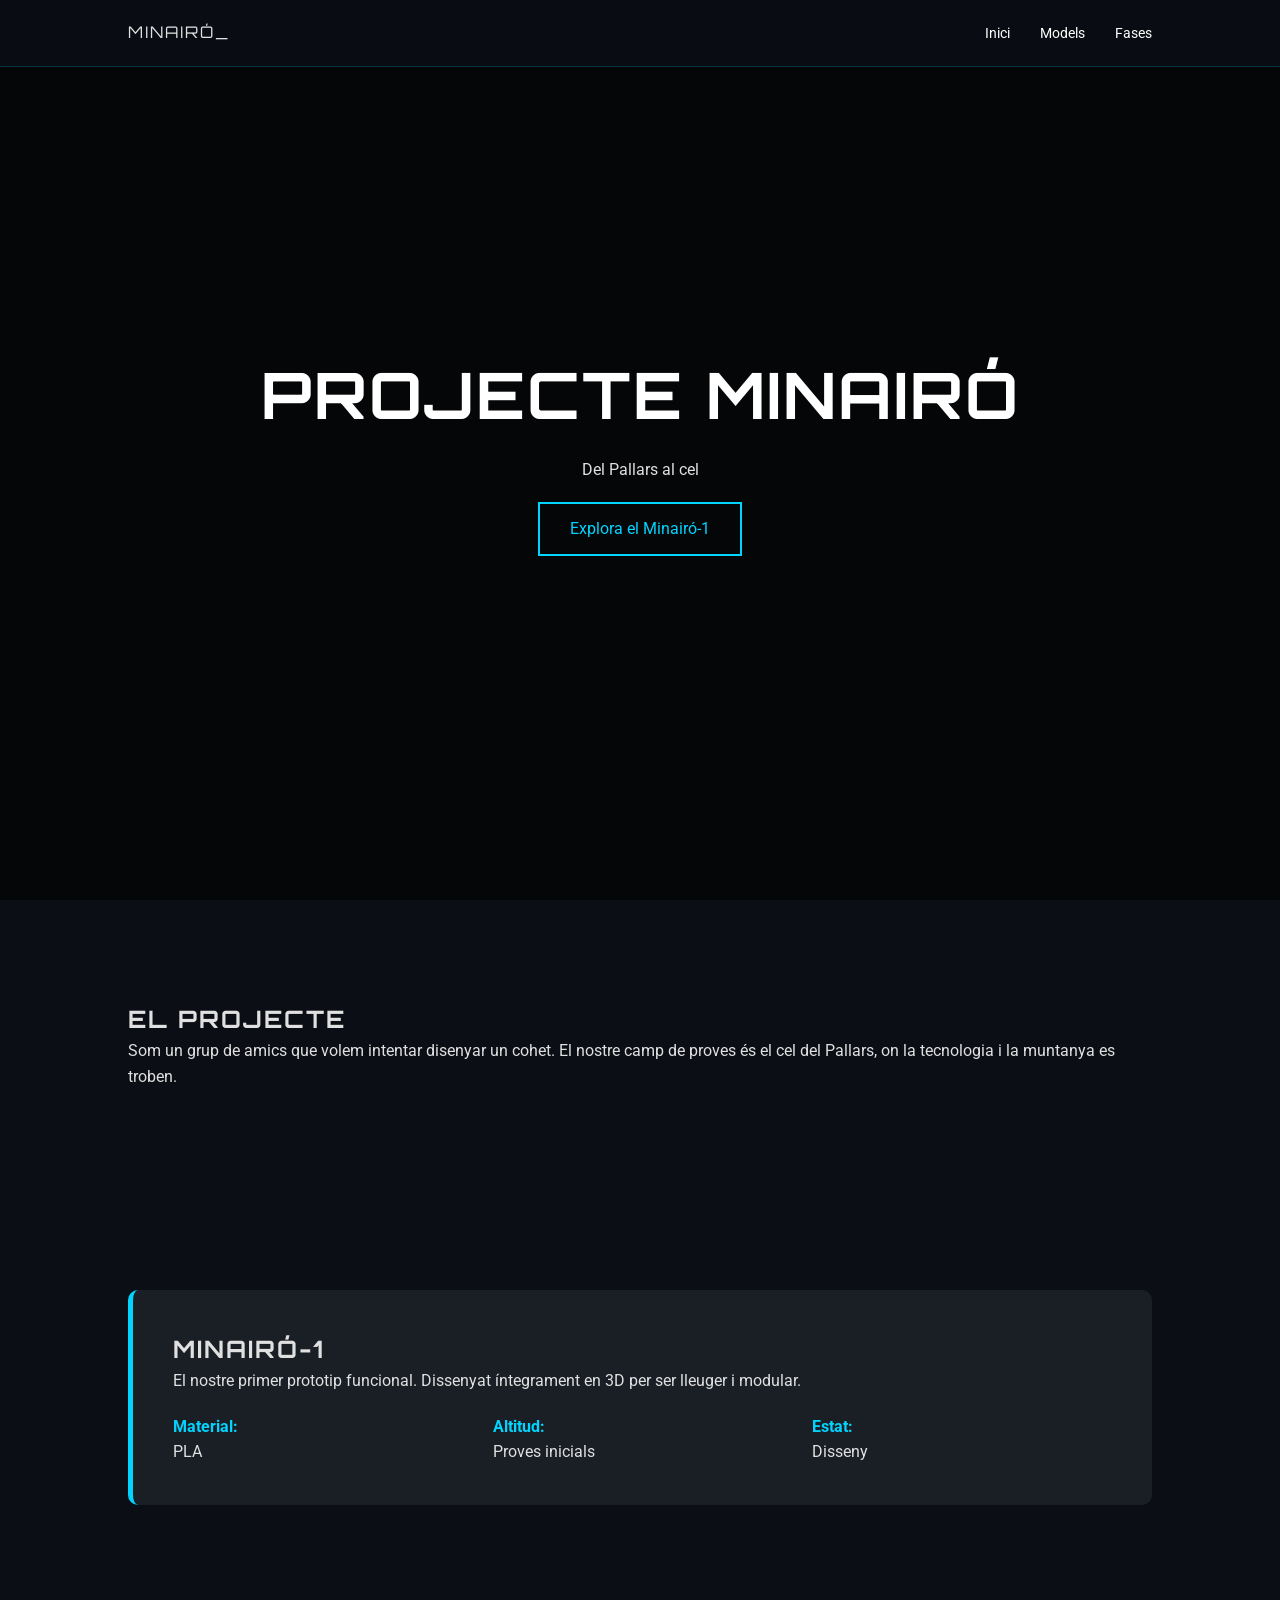
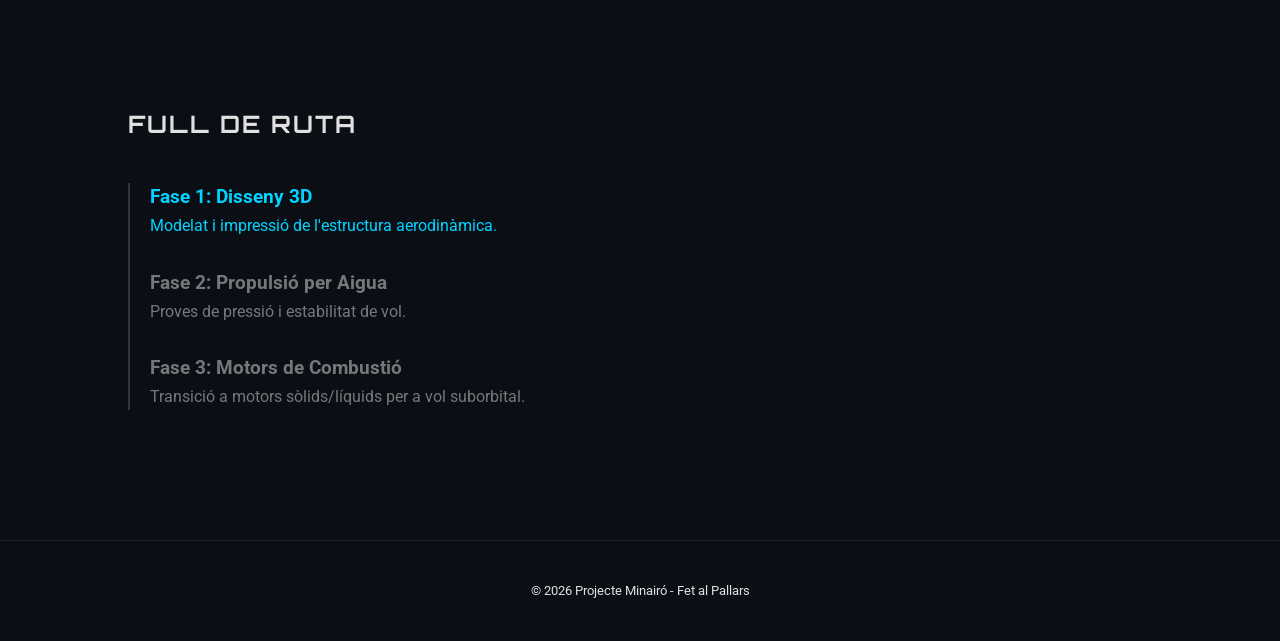
==== commit 3b0b476c: "Update copyright year in footer to 2026" ====
--- a/index.html
+++ b/index.html
@@ -65,7 +65,7 @@
     </section>
 
     <footer>
-        <p>&copy; 2024 Projecte Minairó - Fet al Pallars</p>
+        <p>&copy; 2026 Projecte Minairó - Fet al Pallars</p>
     </footer>
 
     <script src="script.js"></script>
--- a/style.css
+++ b/style.css
@@ -3,6 +3,10 @@
     --bg: #0b0e14;
     --card-bg: #1a1f26;
     --text: #e0e0e0;
+}
+
+html {
+    scroll-behavior: smooth;
 }
 
 * {
@@ -153,17 +157,24 @@
 
 .models-grid {
     display: grid;
-    grid-template-columns: repeat(auto-fit, minmax(280px, 1fr));
+    grid-template-columns: repeat(auto-fit, minmax(320px, 1fr));
     gap: 30px;
+    max-width: 960px;
+    margin: 0 auto;
+    justify-content: center;
+    justify-items: center;
 }
 
 .model-card {
     width: 100%;
+    max-width: 360px;
     background: var(--card-bg);
     border-radius: 15px;
     overflow: hidden;
     transition: 0.4s;
     border: 1px solid #333;
+    display: flex;
+    flex-direction: column;
 }
 
 .model-card:hover {
@@ -171,11 +182,14 @@
     border-color: var(--primary);
 }
 
+.model-image {
+    flex: 1;
+}
+
 .placeholder-img {
     width: 100%;
     max-width: 100%;
-    height: 250px;
-    min-height: 250px;
+    height: 100%;
     background: #2a2a2a;
     display: flex;
     align-items: center;
@@ -189,12 +203,12 @@
 .placeholder-img img {
     width: 100%;
     height: 100%;
-    object-fit: cover;
-    object-position: center;
+    object-fit: contain;
     display: block;
 }
 
 .model-info {
+    flex: 1;
     padding: 25px;
 }
 
